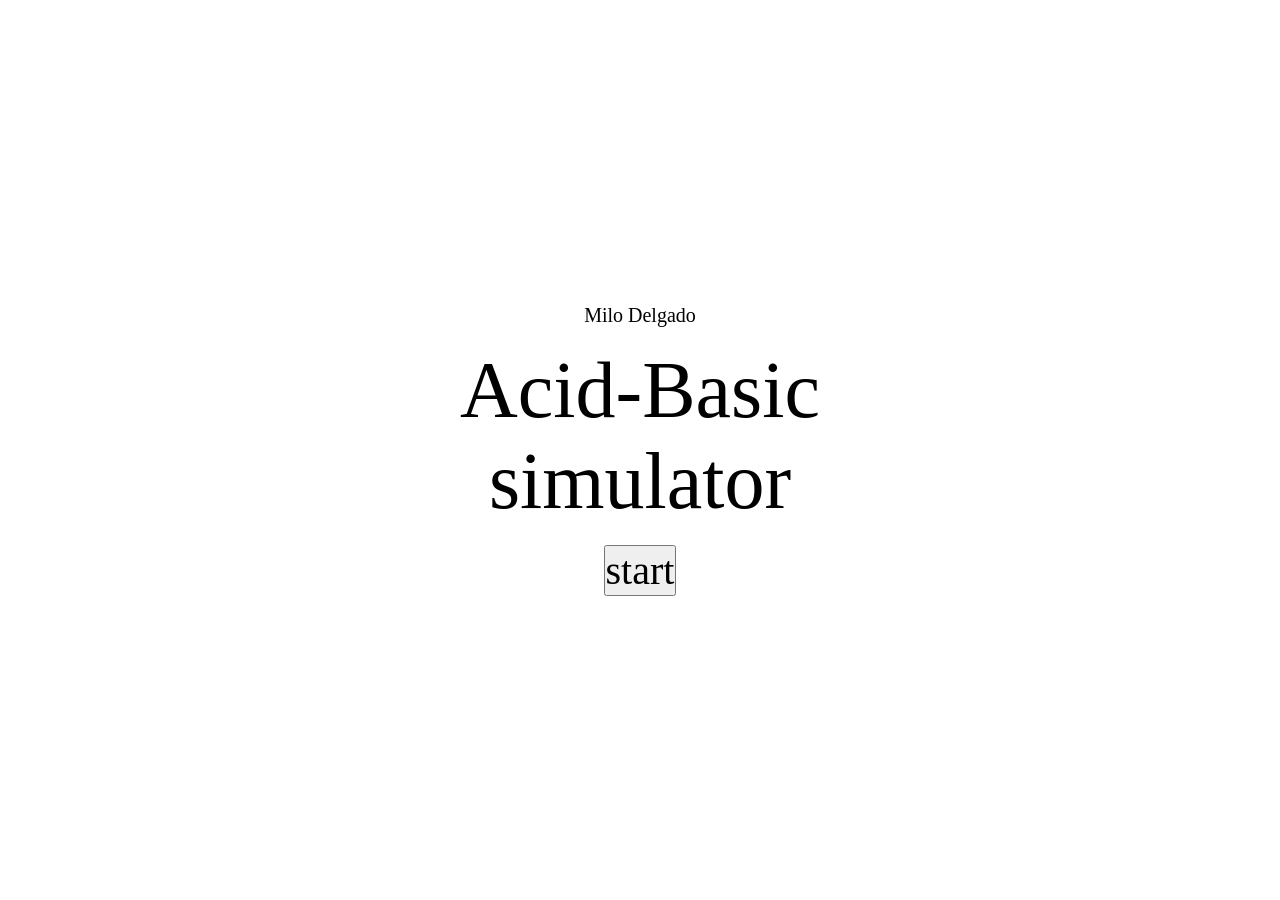
==== index.html @ e9d80eea "yes" ====
<!doctype html>
<html lang="en">
  <head>
    <meta charset="UTF-8" />
    <meta name="viewport" content="width=device-width, initial-scale=1.0" />
    <link
      id="placeholder_base"
      type="text/css"
      rel="stylesheet"
      href="folders_css/css_base_index.css"
    />
     <link
      id="placeholder_base"
      type="text/css"
      rel="stylesheet"
      href="folders_css/css_palette_light.css"
    />
    <title>Document</title>
  </head>
  <body>
    <div id="main_content">
      <div id="top">Milo Delgado</div>
      <div id="middle">Acid-Basic</div>
      <div id="bottom">simulator</div>
      <button id="button_start">start</button>
    </div>
  </body>
</html>
---- folders_css/css_base_index.css ----
@font-face {
  font-family: base;
  src: url(../folders_fonts/Basenji-SemiBold.otf);
}
* {
  margin: 0px;
  padding: 0px;
  font-family: base;

}

body {
  margin: 0px;
  height: 100dvh;
  width: 100dvw;
  display: flex;
  justify-content: center;
  align-items: center;
}

div#main_content {
  display: flex;
  flex-direction: column;
  align-content: stretch;
  align-items: center;
}

div#top {
  font-size: 20px;
}

div#middle,
div#bottom {
  font-size: 80px;
  justify-self: center;
}

div#middle {
  padding-top: 5%;
}

div#bottom {
  padding-bottom: 5%;
}

button {
  font-size: 40px;
}

@media (max-width: 1100px) {
  div#middle,
  div#bottom {
    font-size: 35px;
  }
}

@media (max-width: 600px) {
  * {
    margin: 0px;
    padding-inline: 0px;
    padding: 0px;
  }
  div#main_content {
    min-width: 100dvw;
    scale: 0.8;
  }
}
---- folders_css/css_palette_light.css ----
:root {
    --primary-base: #00bfff;
    --primary-light: #a8f5ff;
    --primary-dark: #0b4692;
    --primary-highlight: #ecffff;

    --white: #ffffff;
    --black: #000000;

    --secondary-base: #fff34b;
    --secondary-light: #feffa9;
    --secondary-dark: #e18229;
    --secondary-highlight: #fffbe7;

    /* something like this for the fucking page's text, so its different from the palette colour*/
    --primary-titles: #0b4692;
    --primary-text: #000000;
    --secondary-text: #000000;
    --secondary-titles: #e18229;
}
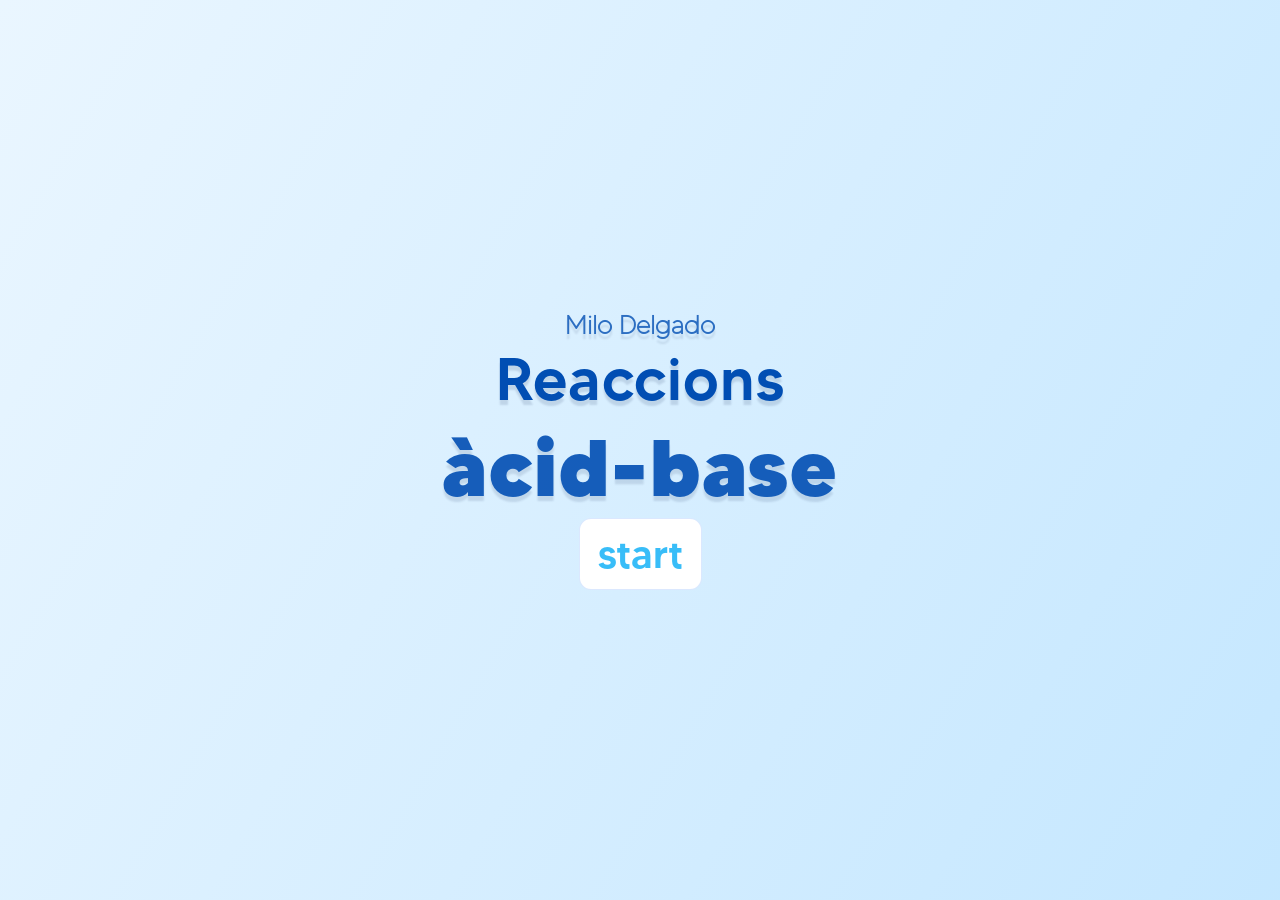
==== commit c4eb812e: "Almost done :3" ====
--- a/index.html
+++ b/index.html
@@ -1,28 +1,35 @@
 <!doctype html>
 <html lang="en">
   <head>
-    <meta charset="UTF-8" />
+     <meta charset="UTF-8" />
     <meta name="viewport" content="width=device-width, initial-scale=1.0" />
+  <link rel="icon" type="image/png" href="/folder_images/images_icon/favicon.png" />
+<link
+  id="paletteCSS"
+  rel="stylesheet"
+  href="folders_css/css_palette_light.css"
+/>
+
+
     <link
-      id="placeholder_base"
-      type="text/css"
-      rel="stylesheet"
-      href="folders_css/css_base_index.css"
-    />
-     <link
-      id="placeholder_base"
-      type="text/css"
-      rel="stylesheet"
-      href="folders_css/css_palette_light.css"
-    />
-    <title>Document</title>
+  rel="stylesheet"
+  href="folders_css/css_base_index.css"
+/>
+
+
+    <title>Index</title>
   </head>
+
   <body>
     <div id="main_content">
       <div id="top">Milo Delgado</div>
-      <div id="middle">Acid-Basic</div>
-      <div id="bottom">simulator</div>
-      <button id="button_start">start</button>
+      <div id="middle">Reaccions</div>
+      <div id="bottom">àcid-base</div>
+
+      <a href="html_simulator.html">
+  <button id="button_start">start</button>
+</a>
+
     </div>
   </body>
-</html>
+</html>
--- a/folders_css/css_palette_light.css
+++ b/folders_css/css_palette_light.css
@@ -1,20 +1,94 @@
 :root {
-    --primary-base: #00bfff;
-    --primary-light: #a8f5ff;
-    --primary-dark: #0b4692;
-    --primary-highlight: #ecffff;
+  /* =========================
+     BACKGROUND SYSTEM
+  ========================= */
 
-    --white: #ffffff;
-    --black: #000000;
+  --bg-1: #eaf6ff;
+  --bg-2: #9fd8ff;
+  --bg-3: #349edf;
 
-    --secondary-base: #fff34b;
-    --secondary-light: #feffa9;
-    --secondary-dark: #e18229;
-    --secondary-highlight: #fffbe7;
+  --bg-gradient: linear-gradient(
+    120deg,
+    var(--bg-1),
+    var(--bg-2),
+    var(--bg-3)
+  );
 
-    /* something like this for the fucking page's text, so its different from the palette colour*/
-    --primary-titles: #0b4692;
-    --primary-text: #000000;
-    --secondary-text: #000000;
-    --secondary-titles: #e18229;
+  /* animated background */
+  --bg-size: 300% 300%;
+
+  /* =========================
+     SURFACES / GLASS
+  ========================= */
+
+  --glass: rgba(255, 255, 255, 0.55);
+  --glass-strong: rgba(255, 255, 255, 0.75);
+
+  --surface: rgba(255, 255, 255, 0.9);
+  --surface-soft: rgba(255, 255, 255, 0.65);
+  --surface-alt: #f1f5f9;
+
+  /* =========================
+     TEXT
+  ========================= */
+
+  --text: #0f172a;
+  --muted: #475569;
+
+  /* =========================
+     PRIMARY BLUE SYSTEM
+  ========================= */
+
+  --primary: #38bdf8;
+  --primary-dark: #0ea5e9;
+
+  --primary-hover-gradient: linear-gradient(
+    135deg,
+    var(--primary),
+    var(--primary-dark)
+  );
+
+  /* =========================
+     ACCENT YELLOW SYSTEM
+  ========================= */
+
+  --accent: #f7d634;
+  --accent-light: #fff173;
+
+  --accent-gradient: linear-gradient(
+    135deg,
+    var(--accent-light),
+    var(--accent)
+  );
+
+  /* =========================
+     BORDERS
+  ========================= */
+
+  --border: rgba(59, 130, 246, 0.18);
+  --border-soft: rgba(15, 23, 42, 0.08);
+
+  /* =========================
+     SHADOWS
+  ========================= */
+
+  --shadow: 0 12px 35px rgba(2, 132, 199, 0.18);
+  --shadow-soft: 0 4px 12px rgba(15, 23, 42, 0.06);
+  --shadow-hover: 0 18px 45px rgba(2, 132, 199, 0.22);
+
+  --shadow-accent: 0 10px 25px rgba(253, 224, 71, 0.25);
+
+  /* =========================
+     EFFECTS
+  ========================= */
+
+  --blur: blur(12px);
+  --blur-strong: blur(14px);
+
+  /* =========================
+     RADIUS / SPACING
+  ========================= */
+
+  --radius: 16px;
+  --radius-sm: 12px;
 }
--- a/folders_css/css_base_index.css
+++ b/folders_css/css_base_index.css
@@ -1,12 +1,31 @@
+
 @font-face {
-  font-family: base;
-  src: url(../folders_fonts/Basenji-SemiBold.otf);
+  font-family: bold_font;
+  src: url(../folders_fonts/black.otf);
 }
-* {
-  margin: 0px;
-  padding: 0px;
-  font-family: base;
 
+@font-face {
+  font-family: medium_font;
+  src: url(../folders_fonts/medium.otf);
+}
+
+@font-face {
+  font-family: thin_font;
+  src: url(../folders_fonts/thin.otf);
+}
+
+/* animated background */
+body {
+  background: var(--bg-gradient);
+  background-size: 400% 400%;
+  animation: bgFlow 12s ease infinite;
+  color: #014eb3;
+}
+
+@keyframes bgFlow {
+  0% { background-position: 0% 50%; }
+  50% { background-position: 100% 50%; }
+  100% { background-position: 0% 50%; }
 }
 
 body {
@@ -16,52 +35,69 @@
   display: flex;
   justify-content: center;
   align-items: center;
+  text-shadow: 0px 5px 2px rgba(24, 47, 90, 0.137);
 }
 
-div#main_content {
+#main_content {
   display: flex;
   flex-direction: column;
-  align-content: stretch;
   align-items: center;
 }
 
-div#top {
-  font-size: 20px;
+#top {
+  font-size: 25px;
 }
 
-div#middle,
-div#bottom {
+#middle,
+#bottom {
   font-size: 80px;
-  justify-self: center;
-}
-
-div#middle {
-  padding-top: 5%;
-}
-
-div#bottom {
-  padding-bottom: 5%;
 }
 
 button {
   font-size: 40px;
 }
 
-@media (max-width: 1100px) {
-  div#middle,
-  div#bottom {
-    font-size: 35px;
-  }
+#top {
+  font-family: thin_font;
+  font-weight:bold;
+  opacity: 0.8;
 }
 
-@media (max-width: 600px) {
-  * {
-    margin: 0px;
-    padding-inline: 0px;
-    padding: 0px;
-  }
-  div#main_content {
-    min-width: 100dvw;
-    scale: 0.8;
-  }
+#middle {
+  font-family: medium_font;
+  letter-spacing: 1px;
+  font-size: 60px;
 }
+
+#bottom {
+  font-family: bold_font;
+  letter-spacing: 2px;
+  opacity: 0.9;
+  font-size: 80px;
+}
+
+button {
+  font-family: medium_font;
+  padding: 10px 18px;
+  border-radius: 12px;
+  border: 1px solid var(--border);
+  background: white;
+  color: var(--primary);
+  cursor: pointer;
+  transition: 0.3s ease;
+  animation: pulsate 2s ease-in-out infinite;
+}
+
+@keyframes pulsate {
+  0% { scale:1 }
+  50% { scale:1.1 }
+  100% { scale:1 }
+}
+
+button:hover {
+  transform: translateY(-2px);
+  background: var(--primary);
+  color: white;
+  box-shadow: var(--shadow);
+  border: 5px solid var(--accent-light);
+}
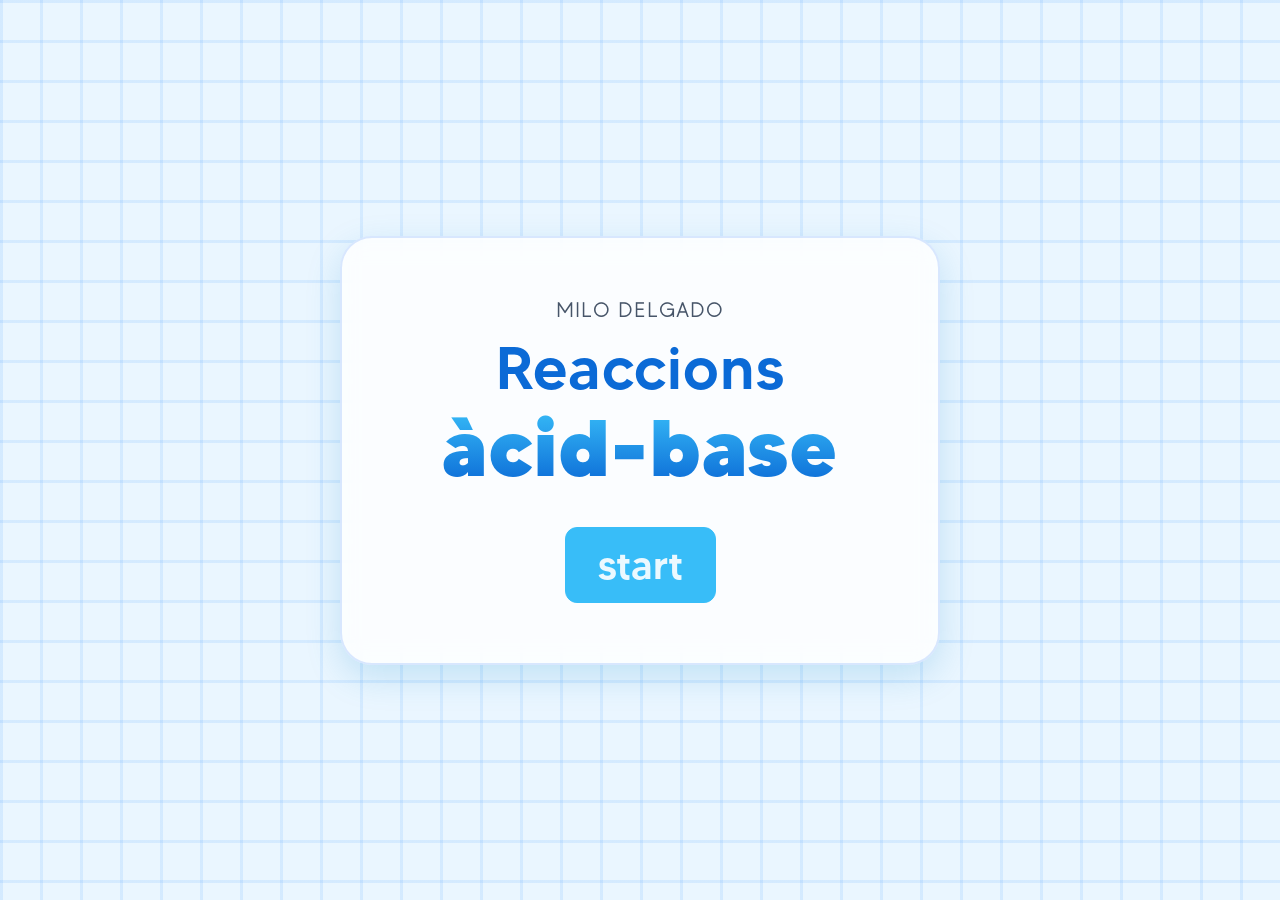
==== commit 25ae0c3f: "final tweak" ====
--- a/index.html
+++ b/index.html
@@ -1,21 +1,20 @@
 <!doctype html>
-<html lang="en">
+<html lang="ca">
   <head>
-     <meta charset="UTF-8" />
+    <meta charset="UTF-8" />
     <meta name="viewport" content="width=device-width, initial-scale=1.0" />
-  <link rel="icon" type="image/png" href="/folder_images/images_icon/favicon.png" />
-<link
-  id="paletteCSS"
-  rel="stylesheet"
-  href="folders_css/css_palette_light.css"
-/>
+    <link
+      rel="icon"
+      type="image/png"
+      href="/folders_images/images_icon/favicon.png"
+    />
+    <link
+      id="paletteCSS"
+      rel="stylesheet"
+      href="./folders_css/css_palette_light.css"
+    />
 
-
-    <link
-  rel="stylesheet"
-  href="folders_css/css_base_index.css"
-/>
-
+    <link rel="stylesheet" href="./folders_css/css_base_index.css" />
 
     <title>Index</title>
   </head>
@@ -25,11 +24,10 @@
       <div id="top">Milo Delgado</div>
       <div id="middle">Reaccions</div>
       <div id="bottom">àcid-base</div>
-
       <a href="html_simulator.html">
-  <button id="button_start">start</button>
-</a>
+        <button id="button_start">start</button>
+      </a>
 
     </div>
   </body>
-</html>+</html>
--- a/folders_css/css_palette_light.css
+++ b/folders_css/css_palette_light.css
@@ -1,94 +1,33 @@
 :root {
-  /* =========================
-     BACKGROUND SYSTEM
-  ========================= */
-
-  --bg-1: #eaf6ff;
-  --bg-2: #9fd8ff;
-  --bg-3: #349edf;
-
-  --bg-gradient: linear-gradient(
-    120deg,
-    var(--bg-1),
-    var(--bg-2),
-    var(--bg-3)
-  );
-
-  /* animated background */
-  --bg-size: 300% 300%;
-
-  /* =========================
-     SURFACES / GLASS
-  ========================= */
-
-  --glass: rgba(255, 255, 255, 0.55);
-  --glass-strong: rgba(255, 255, 255, 0.75);
-
-  --surface: rgba(255, 255, 255, 0.9);
-  --surface-soft: rgba(255, 255, 255, 0.65);
-  --surface-alt: #f1f5f9;
-
-  /* =========================
-     TEXT
-  ========================= */
-
-  --text: #0f172a;
-  --muted: #475569;
-
-  /* =========================
-     PRIMARY BLUE SYSTEM
-  ========================= */
-
-  --primary: #38bdf8;
-  --primary-dark: #0ea5e9;
-
-  --primary-hover-gradient: linear-gradient(
-    135deg,
-    var(--primary),
-    var(--primary-dark)
-  );
-
-  /* =========================
-     ACCENT YELLOW SYSTEM
-  ========================= */
-
-  --accent: #f7d634;
-  --accent-light: #fff173;
-
-  --accent-gradient: linear-gradient(
-    135deg,
-    var(--accent-light),
-    var(--accent)
-  );
-
-  /* =========================
-     BORDERS
-  ========================= */
-
-  --border: rgba(59, 130, 246, 0.18);
-  --border-soft: rgba(15, 23, 42, 0.08);
-
-  /* =========================
-     SHADOWS
-  ========================= */
-
-  --shadow: 0 12px 35px rgba(2, 132, 199, 0.18);
-  --shadow-soft: 0 4px 12px rgba(15, 23, 42, 0.06);
-  --shadow-hover: 0 18px 45px rgba(2, 132, 199, 0.22);
-
-  --shadow-accent: 0 10px 25px rgba(253, 224, 71, 0.25);
-
-  /* =========================
-     EFFECTS
-  ========================= */
-
-  --blur: blur(12px);
-  --blur-strong: blur(14px);
-
-  /* =========================
-     RADIUS / SPACING
-  ========================= */
-
-  --radius: 16px;
-  --radius-sm: 12px;
+   --bg-1: #eaf6ff;
+   --bg-2: #9fd8ff;
+   --bg-3: #349edf;
+   --bg-gradient: linear-gradient(120deg, var(--bg-1), var(--bg-2), var(--bg-3));
+   --bg-size: 300% 300%;
+   --glass: rgba(255, 255, 255, 0.827);
+   --glass-strong: rgba(255, 255, 255, 0.864);
+   --surface: rgba(255, 255, 255, 0.9);
+   --surface-soft: rgba(255, 255, 255, 0.65);
+   --surface-alt: #f1f5f9;
+   --text: #0f172a;
+   --muted: #475569;
+   --primary: #38bdf8;
+   --primary-dark: #0b6ad6;
+   --primary-bg-cube: #2f90ff1d;
+   --primary-hover-gradient: linear-gradient(135deg, var(--primary), var(--primary-dark));
+   --accent: #f7d634;
+   --accent-light: #fff173;
+   --accent-gradient: linear-gradient(135deg, var(--accent-light), var(--accent));
+   --border: rgba(59, 130, 246, 0.18);
+   --border-soft: rgba(15, 23, 42, 0.08);
+   --shadow: 0 12px 35px rgba(2, 132, 199, 0.18);
+   --shadow-soft: 0 4px 12px rgba(15, 23, 42, 0.06);
+   --shadow-hover: 0 18px 45px rgba(2, 132, 199, 0.22);
+   --shadow-accent: 0 10px 25px rgba(253, 224, 71, 0.25);
+   --blur: blur(12px);
+    --radius: 16px;
+   --radius-sm: 12px;
+   --main-img-size: 200px;
+   --example-img-size: 130px;
+   --row-min-height: 350px;
 }
--- a/folders_css/css_base_index.css
+++ b/folders_css/css_base_index.css
@@ -1,103 +1,130 @@
-
 @font-face {
   font-family: bold_font;
   src: url(../folders_fonts/black.otf);
 }
-
 @font-face {
   font-family: medium_font;
   src: url(../folders_fonts/medium.otf);
 }
-
 @font-face {
   font-family: thin_font;
   src: url(../folders_fonts/thin.otf);
 }
-
-/* animated background */
+* {
+  margin: 0;
+  padding: 0;
+  box-sizing: border-box;
+  font-family: medium_font, sans-serif;
+}
 body {
-  background: var(--bg-gradient);
-  background-size: 400% 400%;
-  animation: bgFlow 12s ease infinite;
-  color: #014eb3;
-}
-
-@keyframes bgFlow {
-  0% { background-position: 0% 50%; }
-  50% { background-position: 100% 50%; }
-  100% { background-position: 0% 50%; }
-}
-
-body {
-  margin: 0px;
+  margin: 0;
   height: 100dvh;
   width: 100dvw;
   display: flex;
+  flex-direction: column;
+  align-items: center;
   justify-content: center;
-  align-items: center;
-  text-shadow: 0px 5px 2px rgba(24, 47, 90, 0.137);
+  overflow: hidden;
+  position: relative;
+  padding: clamp(20px, 5vw, 40px) 20px;
+  background-color: var(--bg-1);
+  background-image: 
+    linear-gradient(var(--primary-bg-cube) 3px, transparent 3px),
+    linear-gradient(90deg, var(--primary-bg-cube) 3px, transparent 3px);
+  background-size: clamp(20px, 5vw, 40px) clamp(20px, 5vw, 40px);
+  animation: moveGrid 4s linear infinite;
 }
-
+@keyframes moveGrid {
+  from { background-position: 0 0; }
+  to { background-position: clamp(20px, 5vw, 40px) clamp(20px, 5vw, 40px); }
+}
+::selection {
+  color: #ffffff;
+  background: var(--primary-dark);
+}
 #main_content {
   display: flex;
   flex-direction: column;
   align-items: center;
+  background: var(--glass);
+  backdrop-filter: var(--blur);
+  border: 2px solid var(--border);
+  border-radius: clamp(16px, 3vw, 32px);
+  box-shadow: var(--shadow);
+  padding: clamp(30px, 6vw, 60px);
+  width: 100%;
+  max-width: 600px; 
+  text-align: center;
+  animation: popIn 0.7s cubic-bezier(0.175, 0.885, 0.32, 1.275) forwards;
 }
 
+@keyframes popIn {
+  0% { opacity: 0; transform: scale(0.95) translateY(10px); }
+  60% { opacity: 1; transform: scale(1.03) translateY(-2px); }
+  100% { opacity: 1; transform: scale(1); }
+}
+#main_content:hover {
+  transform: translateY(-3px);
+  box-shadow: var(--shadow-hover);
+  transition: transform 0.3s ease, box-shadow 0.3s ease;
+}
 #top {
-  font-size: 25px;
+  font-size: 20px;
+  font-family: thin_font;
+  font-weight: bold;
+  color: var(--muted); 
+  text-transform: uppercase;
+  letter-spacing: 2px;
+  margin-bottom: 12px;
 }
-
-#middle,
+#middle {
+  font-family: medium_font;
+  font-size: 60px;
+  letter-spacing: 1px;
+  color: var(--primary-dark);
+  line-height: 1.1;
+  margin-bottom: 6px;
+}
 #bottom {
+  font-family: bold_font;
   font-size: 80px;
+  letter-spacing: 2px;
+  line-height: 1;
+  margin-bottom: 40px;
+    background-image: linear-gradient(180deg, var(--primary), var(--primary-dark));
+  background-clip: text;
+  color: transparent;
 }
 
 button {
+  display: inline-flex;
+  align-items: center;
+  justify-content: center;
+  font-family: medium_font, sans-serif;
   font-size: 40px;
-}
-
-#top {
-  font-family: thin_font;
-  font-weight:bold;
-  opacity: 0.8;
-}
-
-#middle {
-  font-family: medium_font;
-  letter-spacing: 1px;
-  font-size: 60px;
-}
-
-#bottom {
-  font-family: bold_font;
-  letter-spacing: 2px;
-  opacity: 0.9;
-  font-size: 80px;
-}
-
-button {
-  font-family: medium_font;
-  padding: 10px 18px;
-  border-radius: 12px;
-  border: 1px solid var(--border);
-  background: white;
-  color: var(--primary);
+  padding: 12px 32px;
+  border-radius: var(--radius-sm);
+  border: 1px solid var(--primary);
+  background-color: var(--primary);
+  color: var(--surface);
   cursor: pointer;
-  transition: 0.3s ease;
+  transition: all 0.3s ease;
   animation: pulsate 2s ease-in-out infinite;
 }
 
 @keyframes pulsate {
-  0% { scale:1 }
-  50% { scale:1.1 }
-  100% { scale:1 }
+  0% { transform: scale(1); }
+  50% { transform: scale(1.06); }
+  100% { transform: scale(1); }
 }
-
 button:hover {
-  transform: translateY(-2px);
-  background: var(--primary);
-  color: white;
-  box-shadow: var(--shadow);
-  border: 5px solid var(--accent-light);
-}+  animation: none; 
+  background: var(--primary-dark);
+  color: #ffffff;
+  border-color: var(--primary-dark);
+  transform: translateY(-3px);
+  box-shadow: var(--shadow-hover);
+}
+button:active {
+  transform: translateY(0) scale(0.98);
+}
